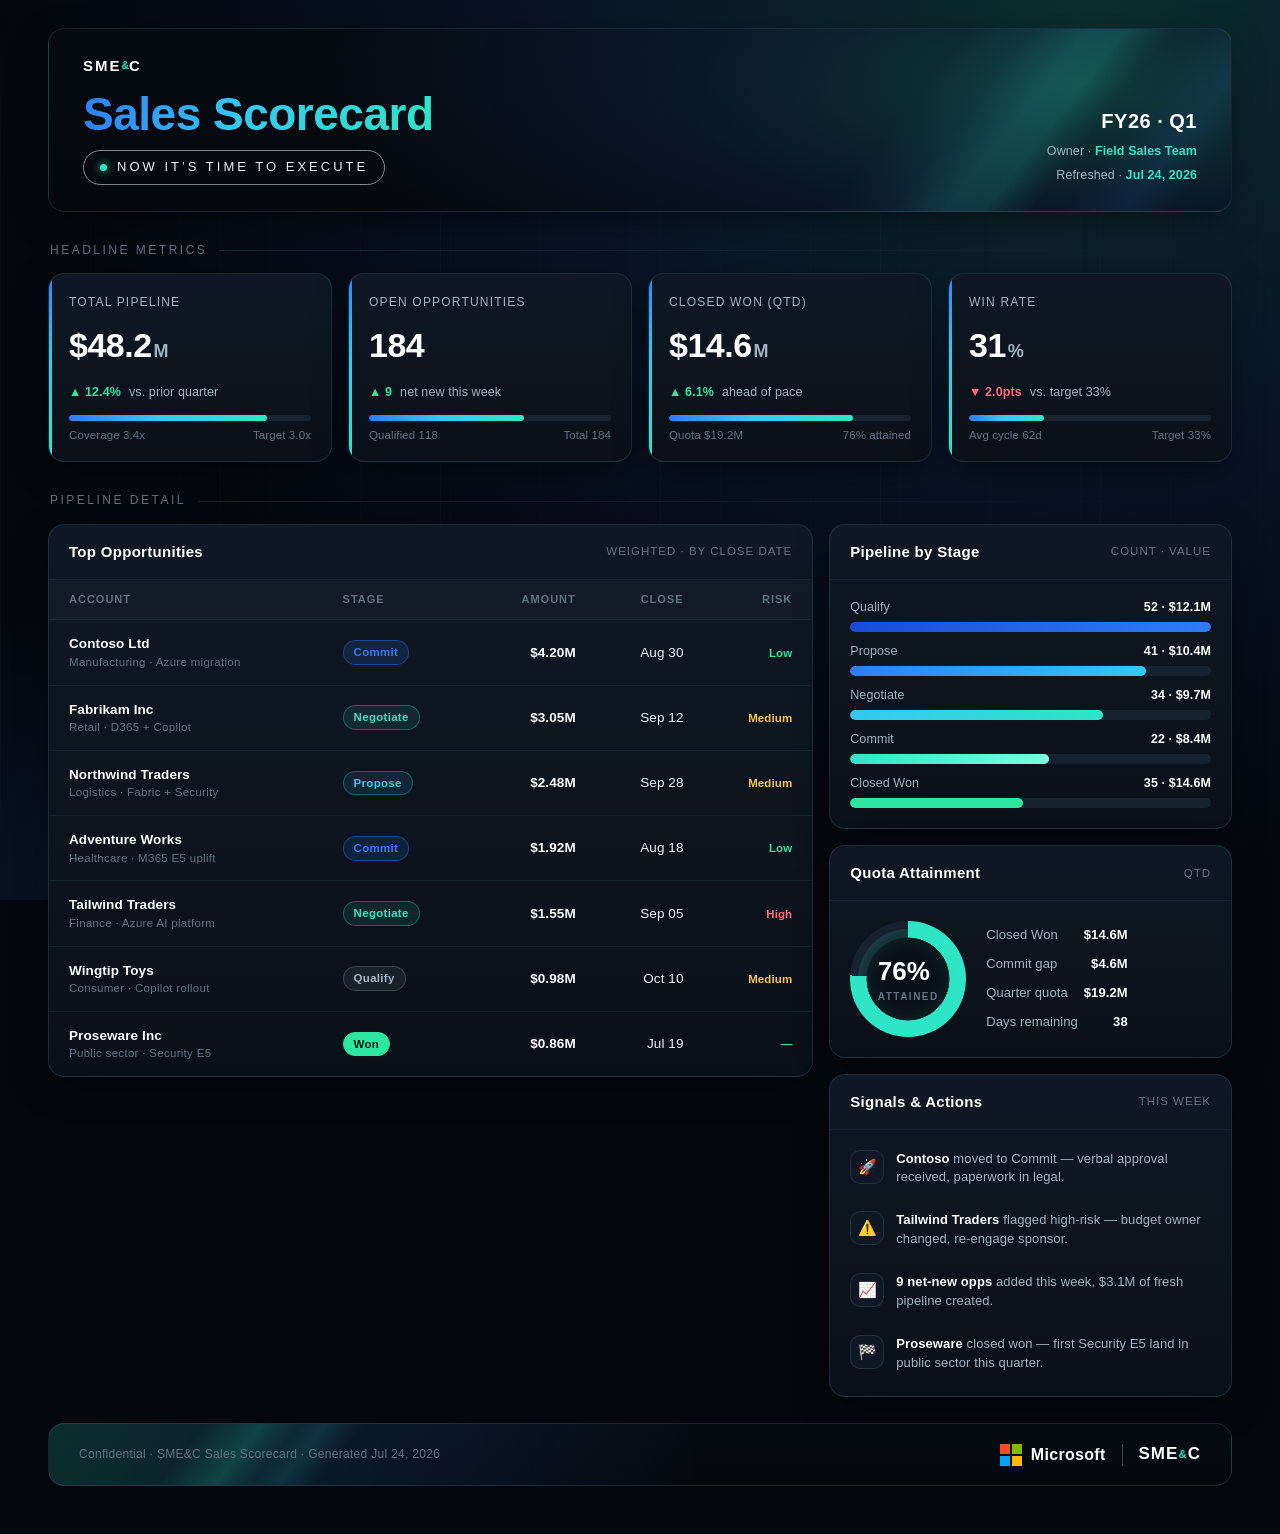
==== sales-scorecard.html @ 599c7cdb "Add SME&C Sales Scorecard HTML theme MCAPS F1-inspired dark scorecard for tracking pipeline, opportu" ====
<!DOCTYPE html>
<html lang="en">
<head>
<meta charset="UTF-8" />
<meta name="viewport" content="width=device-width, initial-scale=1.0" />
<title>SME&amp;C Sales Scorecard</title>
<style>
  /* ============================================================
     SME&C SALES SCORECARD — THEME / BACKGROUND
     Design language: MCAPS "Now it's time to execute" F1 theme
     Deep space-black canvas, teal/cyan racing glow, blue→teal
     gradient headings. Populate the sample data with live values.
     ============================================================ */

  :root {
    /* Core palette */
    --bg-0:        #04070d;   /* deepest black */
    --bg-1:        #0a1018;   /* panel base */
    --bg-2:        #0f1824;   /* raised panel */
    --bg-3:        #16222f;   /* hover / stroke fill */
    --stroke:      rgba(120, 200, 220, 0.14);
    --stroke-soft: rgba(120, 200, 220, 0.08);

    /* Brand accents (F1 teal/cyan/blue) */
    --teal:        #2ee6c5;
    --cyan:        #35c9f0;
    --blue:        #2f7df6;
    --blue-deep:   #1b4bd6;
    --ink:         #e8f2f7;   /* primary text */
    --ink-soft:    #9fb3c2;   /* secondary text */
    --ink-mute:    #5f7383;   /* muted labels */

    /* Semantic status */
    --good:        #2ee6a0;
    --warn:        #f5c451;
    --risk:        #ff6b7d;

    --grad-head:   linear-gradient(100deg, #2f7df6 0%, #35c9f0 45%, #2ee6c5 100%);
    --grad-glow:   radial-gradient(120% 140% at 85% 0%, rgba(46,230,197,0.18) 0%, rgba(47,125,246,0.10) 35%, rgba(4,7,13,0) 70%);
    --shadow:      0 10px 40px -12px rgba(0,0,0,0.7);
    --radius:      16px;
    font-synthesis: none;
  }

  * { box-sizing: border-box; margin: 0; padding: 0; }

  html { -webkit-text-size-adjust: 100%; }

  body {
    font-family: "Segoe UI", -apple-system, BlinkMacSystemFont, Roboto, Helvetica, Arial, sans-serif;
    color: var(--ink);
    background:
      var(--grad-glow),
      radial-gradient(90% 60% at 10% 100%, rgba(47,125,246,0.10), rgba(4,7,13,0) 55%),
      var(--bg-0);
    background-attachment: fixed;
    min-height: 100vh;
    line-height: 1.45;
    letter-spacing: 0.1px;
    padding: 28px clamp(16px, 4vw, 48px) 48px;
  }

  /* Faint speed-streak texture across the whole canvas */
  body::before {
    content: "";
    position: fixed;
    inset: 0;
    pointer-events: none;
    background-image:
      linear-gradient(90deg, rgba(53,201,240,0.05) 1px, transparent 1px),
      linear-gradient(90deg, rgba(46,230,197,0.035) 1px, transparent 1px);
    background-size: 220px 100%, 90px 100%;
    -webkit-mask-image: linear-gradient(180deg, transparent, #000 22%, #000 78%, transparent);
            mask-image: linear-gradient(180deg, transparent, #000 22%, #000 78%, transparent);
    opacity: 0.6;
    z-index: 0;
  }

  .wrap { position: relative; z-index: 1; max-width: 1360px; margin: 0 auto; }

  /* ============================== HEADER ============================== */
  .topbar {
    position: relative;
    overflow: hidden;
    border-radius: var(--radius);
    border: 1px solid var(--stroke);
    background:
      radial-gradient(90% 200% at 88% 30%, rgba(46,230,197,0.22), rgba(47,125,246,0.10) 40%, rgba(4,7,13,0) 72%),
      linear-gradient(180deg, #060b12, #05080e);
    padding: 26px clamp(20px, 3vw, 34px);
    box-shadow: var(--shadow);
  }
  /* stylised motion streaks (evokes the F1 car speed lines) */
  .topbar::after {
    content: "";
    position: absolute;
    right: -6%;
    top: -30%;
    width: 55%;
    height: 160%;
    background:
      linear-gradient(115deg, transparent 40%, rgba(53,201,240,0.10) 55%, transparent 62%),
      linear-gradient(115deg, transparent 48%, rgba(46,230,197,0.14) 60%, transparent 66%),
      linear-gradient(115deg, transparent 70%, rgba(47,125,246,0.10) 78%, transparent 84%);
    transform: skewX(-18deg);
    pointer-events: none;
  }
  .topbar-inner {
    position: relative;
    z-index: 2;
    display: flex;
    align-items: flex-end;
    justify-content: space-between;
    gap: 20px;
    flex-wrap: wrap;
  }
  .brand {
    font-weight: 600;
    font-size: 15px;
    letter-spacing: 2px;
    color: #fff;
  }
  .brand .amp { color: var(--teal); font-size: 0.7em; vertical-align: 0.15em; letter-spacing: 0; }
  .title-block h1 {
    margin-top: 14px;
    font-size: clamp(28px, 4.4vw, 46px);
    font-weight: 600;
    line-height: 1.02;
    background: var(--grad-head);
    -webkit-background-clip: text;
            background-clip: text;
    color: transparent;
    letter-spacing: -0.5px;
  }
  .title-block .sub {
    margin-top: 12px;
    display: inline-flex;
    align-items: center;
    gap: 10px;
    border: 1px solid rgba(232,242,247,0.55);
    border-radius: 999px;
    padding: 7px 16px;
    font-size: 13px;
    letter-spacing: 3px;
    text-transform: uppercase;
    color: var(--ink);
  }
  .title-block .sub .dot {
    width: 7px; height: 7px; border-radius: 50%;
    background: var(--teal);
    box-shadow: 0 0 10px var(--teal);
  }
  .meta {
    text-align: right;
    display: flex;
    flex-direction: column;
    gap: 6px;
    min-width: 180px;
  }
  .meta .period {
    font-size: 20px; font-weight: 600; color: #fff; letter-spacing: 0.5px;
  }
  .meta .row { font-size: 12.5px; color: var(--ink-soft); }
  .meta .row b { color: var(--teal); font-weight: 600; }

  /* ============================== KPI ROW ============================== */
  .section-label {
    display: flex; align-items: center; gap: 12px;
    margin: 30px 2px 14px;
    font-size: 12px; letter-spacing: 2.5px; text-transform: uppercase;
    color: var(--ink-mute);
  }
  .section-label::after {
    content: ""; flex: 1; height: 1px;
    background: linear-gradient(90deg, var(--stroke), transparent);
  }

  .kpis {
    display: grid;
    grid-template-columns: repeat(4, 1fr);
    gap: 16px;
  }
  .kpi {
    position: relative;
    overflow: hidden;
    border-radius: var(--radius);
    border: 1px solid var(--stroke);
    background: linear-gradient(180deg, var(--bg-2), var(--bg-1));
    padding: 20px 20px 18px;
    box-shadow: var(--shadow);
    transition: transform .18s ease, border-color .18s ease;
  }
  .kpi:hover { transform: translateY(-3px); border-color: rgba(46,230,197,0.35); }
  .kpi::before {
    content: ""; position: absolute; left: 0; top: 0; bottom: 0; width: 3px;
    background: var(--grad-head);
  }
  .kpi .k-label {
    font-size: 12px; letter-spacing: 1.2px; text-transform: uppercase;
    color: var(--ink-soft);
  }
  .kpi .k-value {
    margin-top: 10px; font-size: 34px; font-weight: 700; letter-spacing: -0.5px; color: #fff;
  }
  .kpi .k-value .unit { font-size: 18px; font-weight: 600; color: var(--ink-soft); margin-left: 2px; }
  .kpi .k-foot {
    margin-top: 12px; display: flex; align-items: center; gap: 8px; font-size: 12.5px;
    color: var(--ink-soft);
  }
  .trend { font-weight: 700; display: inline-flex; align-items: center; gap: 4px; }
  .trend.up   { color: var(--good); }
  .trend.down { color: var(--risk); }
  .trend.flat { color: var(--warn); }

  /* progress meter used inside KPI foot */
  .meter { margin-top: 14px; height: 6px; border-radius: 6px; background: var(--bg-3); overflow: hidden; }
  .meter > span { display: block; height: 100%; border-radius: 6px; background: var(--grad-head); }
  .meter-cap { margin-top: 6px; font-size: 11.5px; color: var(--ink-mute); display: flex; justify-content: space-between; }

  /* ============================== MAIN GRID ============================== */
  .grid {
    display: grid;
    grid-template-columns: 1.9fr 1fr;
    gap: 16px;
    align-items: start;
  }
  .panel {
    border-radius: var(--radius);
    border: 1px solid var(--stroke);
    background: linear-gradient(180deg, var(--bg-2), var(--bg-1));
    box-shadow: var(--shadow);
    overflow: hidden;
  }
  .panel-head {
    display: flex; align-items: center; justify-content: space-between;
    padding: 16px 20px;
    border-bottom: 1px solid var(--stroke-soft);
  }
  .panel-head h2 { font-size: 15px; font-weight: 600; letter-spacing: 0.3px; color: #fff; }
  .panel-head .hint { font-size: 11.5px; color: var(--ink-mute); letter-spacing: 1px; text-transform: uppercase; }

  /* ---- Pipeline table ---- */
  table { width: 100%; border-collapse: collapse; }
  thead th {
    text-align: left; font-size: 11px; letter-spacing: 1px; text-transform: uppercase;
    color: var(--ink-mute); font-weight: 600;
    padding: 12px 20px; background: rgba(255,255,255,0.015);
  }
  thead th.num, tbody td.num { text-align: right; }
  tbody td { padding: 14px 20px; font-size: 13.5px; border-top: 1px solid var(--stroke-soft); color: var(--ink); }
  tbody tr:hover { background: rgba(53,201,240,0.04); }
  .acct { font-weight: 600; color: #fff; }
  .acct small { display: block; font-weight: 400; color: var(--ink-mute); font-size: 11.5px; letter-spacing: .3px; }
  .amount { font-variant-numeric: tabular-nums; font-weight: 600; color: #fff; }

  .stage {
    display: inline-block; padding: 3px 10px; border-radius: 999px; font-size: 11.5px; font-weight: 600;
    letter-spacing: .3px; border: 1px solid transparent;
  }
  .stage.qualify   { color: #9fb3c2; background: rgba(159,179,194,0.10); border-color: rgba(159,179,194,0.25); }
  .stage.propose   { color: var(--cyan);  background: rgba(53,201,240,0.10); border-color: rgba(53,201,240,0.30); }
  .stage.negotiate { color: var(--teal);  background: rgba(46,230,197,0.10); border-color: rgba(46,230,197,0.32); }
  .stage.commit    { color: var(--blue);  background: rgba(47,125,246,0.14); border-color: rgba(47,125,246,0.38); }
  .stage.won       { color: #061c14; background: var(--good); border-color: var(--good); }

  .pill-risk { font-size: 11.5px; font-weight: 600; }
  .pill-risk.low  { color: var(--good); }
  .pill-risk.med  { color: var(--warn); }
  .pill-risk.high { color: var(--risk); }

  /* ---- Right column stacked cards ---- */
  .side { display: grid; gap: 16px; }

  /* Funnel */
  .funnel { padding: 18px 20px 20px; display: grid; gap: 10px; }
  .funnel .stage-row { display: grid; gap: 6px; }
  .funnel .stage-row .top { display: flex; justify-content: space-between; font-size: 12.5px; color: var(--ink-soft); }
  .funnel .stage-row .top b { color: #fff; font-variant-numeric: tabular-nums; }
  .bar { height: 10px; border-radius: 6px; background: var(--bg-3); overflow: hidden; }
  .bar > span { display: block; height: 100%; border-radius: 6px; }
  .bar.s1 > span { background: linear-gradient(90deg, var(--blue-deep), var(--blue)); }
  .bar.s2 > span { background: linear-gradient(90deg, var(--blue), var(--cyan)); }
  .bar.s3 > span { background: linear-gradient(90deg, var(--cyan), var(--teal)); }
  .bar.s4 > span { background: linear-gradient(90deg, var(--teal), #7bffdf); }
  .bar.s5 > span { background: var(--good); }

  /* Goal / attainment donut-ish */
  .attain { padding: 20px; display: flex; align-items: center; gap: 20px; }
  .dial {
    --pct: 76;
    width: 116px; height: 116px; border-radius: 50%; flex-shrink: 0;
    background:
      radial-gradient(closest-side, var(--bg-1) 71%, transparent 72% 100%),
      conic-gradient(var(--teal) calc(var(--pct) * 1%), var(--bg-3) 0);
    display: grid; place-items: center;
    position: relative;
  }
  .dial::after {
    content: ""; position: absolute; inset: 8px; border-radius: 50%;
    box-shadow: 0 0 24px rgba(46,230,197,0.25) inset;
  }
  .dial .pct { font-size: 26px; font-weight: 700; color: #fff; }
  .dial .pct small { display: block; font-size: 10px; letter-spacing: 1.5px; color: var(--ink-mute); font-weight: 600; }
  .attain .legend { display: grid; gap: 10px; font-size: 13px; }
  .attain .legend .li { display: flex; justify-content: space-between; gap: 16px; }
  .attain .legend .li span { color: var(--ink-soft); }
  .attain .legend .li b { color: #fff; font-variant-numeric: tabular-nums; }

  /* Highlights list */
  .highlights { padding: 8px 8px 12px; }
  .hl {
    display: flex; gap: 12px; padding: 12px; border-radius: 12px;
    align-items: flex-start;
  }
  .hl:hover { background: rgba(255,255,255,0.02); }
  .hl .ic {
    width: 34px; height: 34px; border-radius: 10px; flex-shrink: 0;
    display: grid; place-items: center; font-size: 15px;
    border: 1px solid var(--stroke); background: var(--bg-2);
  }
  .hl .tx { font-size: 13px; color: var(--ink-soft); }
  .hl .tx b { color: #fff; font-weight: 600; }

  /* ============================== FOOTER ============================== */
  .footer {
    margin-top: 26px;
    position: relative;
    overflow: hidden;
    border-radius: var(--radius);
    border: 1px solid var(--stroke);
    background:
      linear-gradient(90deg, rgba(46,230,197,0.16), rgba(47,125,246,0.10) 30%, rgba(4,7,13,0) 55%),
      linear-gradient(180deg, #060b12, #05080e);
    padding: 18px clamp(20px, 3vw, 30px);
    display: flex; align-items: center; justify-content: space-between; gap: 16px; flex-wrap: wrap;
  }
  .footer::before {
    content: ""; position: absolute; left: -4%; top: -40%; width: 34%; height: 180%;
    background:
      linear-gradient(115deg, transparent 45%, rgba(46,230,197,0.18) 58%, transparent 66%),
      linear-gradient(115deg, transparent 60%, rgba(53,201,240,0.12) 72%, transparent 80%);
    transform: skewX(-18deg); pointer-events: none;
  }
  .footer .note { position: relative; z-index: 2; font-size: 12px; color: var(--ink-mute); letter-spacing: .3px; }
  .cobrand { position: relative; z-index: 2; display: flex; align-items: center; gap: 16px; }
  .ms-logo { display: flex; align-items: center; gap: 9px; font-size: 16px; font-weight: 600; color: #fff; letter-spacing: .3px; }
  .ms-grid { display: grid; grid-template-columns: 10px 10px; grid-template-rows: 10px 10px; gap: 2px; }
  .ms-grid i { display: block; width: 10px; height: 10px; }
  .ms-grid i:nth-child(1) { background: #f25022; }
  .ms-grid i:nth-child(2) { background: #7fba00; }
  .ms-grid i:nth-child(3) { background: #00a4ef; }
  .ms-grid i:nth-child(4) { background: #ffb900; }
  .divider { width: 1px; height: 22px; background: rgba(255,255,255,0.25); }
  .smec { font-size: 17px; font-weight: 600; letter-spacing: 1px; color: #fff; }
  .smec .amp { color: var(--teal); font-size: 0.68em; vertical-align: .12em; }

  /* ============================== RESPONSIVE ============================== */
  @media (max-width: 1080px) {
    .grid { grid-template-columns: 1fr; }
    .kpis { grid-template-columns: repeat(2, 1fr); }
  }
  @media (max-width: 560px) {
    .kpis { grid-template-columns: 1fr; }
    .meta { text-align: left; }
    .table-scroll { overflow-x: auto; }
    table { min-width: 560px; }
  }

  /* Print friendly (scorecard export) */
  @media print {
    body { background: #04070d; padding: 0; }
    .kpi:hover, tbody tr:hover { transform: none; background: none; }
  }
</style>
</head>
<body>
<div class="wrap">

  <!-- ============================ HEADER ============================ -->
  <header class="topbar">
    <div class="topbar-inner">
      <div class="title-block">
        <div class="brand">SME<span class="amp">&amp;</span>C</div>
        <h1>Sales Scorecard</h1>
        <div class="sub"><span class="dot"></span>Now it&rsquo;s time to execute</div>
      </div>
      <div class="meta">
        <div class="period">FY26 &middot; Q1</div>
        <div class="row">Owner &middot; <b>Field Sales Team</b></div>
        <div class="row">Refreshed &middot; <b>Jul 24, 2026</b></div>
      </div>
    </div>
  </header>

  <!-- ============================ KPI ROW ============================ -->
  <div class="section-label">Headline metrics</div>
  <section class="kpis">
    <div class="kpi">
      <div class="k-label">Total Pipeline</div>
      <div class="k-value">$48.2<span class="unit">M</span></div>
      <div class="k-foot"><span class="trend up">&#9650; 12.4%</span> vs. prior quarter</div>
      <div class="meter"><span style="width:82%"></span></div>
      <div class="meter-cap"><span>Coverage 3.4x</span><span>Target 3.0x</span></div>
    </div>
    <div class="kpi">
      <div class="k-label">Open Opportunities</div>
      <div class="k-value">184</div>
      <div class="k-foot"><span class="trend up">&#9650; 9</span> net new this week</div>
      <div class="meter"><span style="width:64%"></span></div>
      <div class="meter-cap"><span>Qualified 118</span><span>Total 184</span></div>
    </div>
    <div class="kpi">
      <div class="k-label">Closed Won (QTD)</div>
      <div class="k-value">$14.6<span class="unit">M</span></div>
      <div class="k-foot"><span class="trend up">&#9650; 6.1%</span> ahead of pace</div>
      <div class="meter"><span style="width:76%"></span></div>
      <div class="meter-cap"><span>Quota $19.2M</span><span>76% attained</span></div>
    </div>
    <div class="kpi">
      <div class="k-label">Win Rate</div>
      <div class="k-value">31<span class="unit">%</span></div>
      <div class="k-foot"><span class="trend down">&#9660; 2.0pts</span> vs. target 33%</div>
      <div class="meter"><span style="width:31%"></span></div>
      <div class="meter-cap"><span>Avg cycle 62d</span><span>Target 33%</span></div>
    </div>
  </section>

  <!-- ============================ MAIN GRID ============================ -->
  <div class="section-label">Pipeline detail</div>
  <div class="grid">

    <!-- Left: Top opportunities table -->
    <section class="panel">
      <div class="panel-head">
        <h2>Top Opportunities</h2>
        <span class="hint">Weighted &middot; by close date</span>
      </div>
      <div class="table-scroll">
        <table>
          <thead>
            <tr>
              <th>Account</th>
              <th>Stage</th>
              <th class="num">Amount</th>
              <th class="num">Close</th>
              <th class="num">Risk</th>
            </tr>
          </thead>
          <tbody>
            <tr>
              <td class="acct">Contoso Ltd<small>Manufacturing &middot; Azure migration</small></td>
              <td><span class="stage commit">Commit</span></td>
              <td class="num amount">$4.20M</td>
              <td class="num">Aug 30</td>
              <td class="num"><span class="pill-risk low">Low</span></td>
            </tr>
            <tr>
              <td class="acct">Fabrikam Inc<small>Retail &middot; D365 + Copilot</small></td>
              <td><span class="stage negotiate">Negotiate</span></td>
              <td class="num amount">$3.05M</td>
              <td class="num">Sep 12</td>
              <td class="num"><span class="pill-risk med">Medium</span></td>
            </tr>
            <tr>
              <td class="acct">Northwind Traders<small>Logistics &middot; Fabric + Security</small></td>
              <td><span class="stage propose">Propose</span></td>
              <td class="num amount">$2.48M</td>
              <td class="num">Sep 28</td>
              <td class="num"><span class="pill-risk med">Medium</span></td>
            </tr>
            <tr>
              <td class="acct">Adventure Works<small>Healthcare &middot; M365 E5 uplift</small></td>
              <td><span class="stage commit">Commit</span></td>
              <td class="num amount">$1.92M</td>
              <td class="num">Aug 18</td>
              <td class="num"><span class="pill-risk low">Low</span></td>
            </tr>
            <tr>
              <td class="acct">Tailwind Traders<small>Finance &middot; Azure AI platform</small></td>
              <td><span class="stage negotiate">Negotiate</span></td>
              <td class="num amount">$1.55M</td>
              <td class="num">Sep 05</td>
              <td class="num"><span class="pill-risk high">High</span></td>
            </tr>
            <tr>
              <td class="acct">Wingtip Toys<small>Consumer &middot; Copilot rollout</small></td>
              <td><span class="stage qualify">Qualify</span></td>
              <td class="num amount">$0.98M</td>
              <td class="num">Oct 10</td>
              <td class="num"><span class="pill-risk med">Medium</span></td>
            </tr>
            <tr>
              <td class="acct">Proseware Inc<small>Public sector &middot; Security E5</small></td>
              <td><span class="stage won">Won</span></td>
              <td class="num amount">$0.86M</td>
              <td class="num">Jul 19</td>
              <td class="num"><span class="pill-risk low">&mdash;</span></td>
            </tr>
          </tbody>
        </table>
      </div>
    </section>

    <!-- Right: stacked cards -->
    <div class="side">

      <!-- Funnel -->
      <section class="panel">
        <div class="panel-head">
          <h2>Pipeline by Stage</h2>
          <span class="hint">Count &middot; value</span>
        </div>
        <div class="funnel">
          <div class="stage-row">
            <div class="top"><span>Qualify</span><b>52 &middot; $12.1M</b></div>
            <div class="bar s1"><span style="width:100%"></span></div>
          </div>
          <div class="stage-row">
            <div class="top"><span>Propose</span><b>41 &middot; $10.4M</b></div>
            <div class="bar s2"><span style="width:82%"></span></div>
          </div>
          <div class="stage-row">
            <div class="top"><span>Negotiate</span><b>34 &middot; $9.7M</b></div>
            <div class="bar s3"><span style="width:70%"></span></div>
          </div>
          <div class="stage-row">
            <div class="top"><span>Commit</span><b>22 &middot; $8.4M</b></div>
            <div class="bar s4"><span style="width:55%"></span></div>
          </div>
          <div class="stage-row">
            <div class="top"><span>Closed Won</span><b>35 &middot; $14.6M</b></div>
            <div class="bar s5"><span style="width:48%"></span></div>
          </div>
        </div>
      </section>

      <!-- Attainment dial -->
      <section class="panel">
        <div class="panel-head">
          <h2>Quota Attainment</h2>
          <span class="hint">QTD</span>
        </div>
        <div class="attain">
          <div class="dial" style="--pct:76"><div class="pct">76%<small>ATTAINED</small></div></div>
          <div class="legend">
            <div class="li"><span>Closed Won</span><b>$14.6M</b></div>
            <div class="li"><span>Commit gap</span><b>$4.6M</b></div>
            <div class="li"><span>Quarter quota</span><b>$19.2M</b></div>
            <div class="li"><span>Days remaining</span><b>38</b></div>
          </div>
        </div>
      </section>

      <!-- Highlights -->
      <section class="panel">
        <div class="panel-head">
          <h2>Signals &amp; Actions</h2>
          <span class="hint">This week</span>
        </div>
        <div class="highlights">
          <div class="hl">
            <div class="ic">&#128640;</div>
            <div class="tx"><b>Contoso</b> moved to Commit &mdash; verbal approval received, paperwork in legal.</div>
          </div>
          <div class="hl">
            <div class="ic">&#9888;&#65039;</div>
            <div class="tx"><b>Tailwind Traders</b> flagged high-risk &mdash; budget owner changed, re-engage sponsor.</div>
          </div>
          <div class="hl">
            <div class="ic">&#128200;</div>
            <div class="tx"><b>9 net-new opps</b> added this week, $3.1M of fresh pipeline created.</div>
          </div>
          <div class="hl">
            <div class="ic">&#127937;</div>
            <div class="tx"><b>Proseware</b> closed won &mdash; first Security E5 land in public sector this quarter.</div>
          </div>
        </div>
      </section>

    </div>
  </div>

  <!-- ============================ FOOTER ============================ -->
  <footer class="footer">
    <div class="note">Confidential &middot; SME&amp;C Sales Scorecard &middot; Generated Jul 24, 2026</div>
    <div class="cobrand">
      <div class="ms-logo">
        <span class="ms-grid"><i></i><i></i><i></i><i></i></span>
        Microsoft
      </div>
      <span class="divider"></span>
      <span class="smec">SME<span class="amp">&amp;</span>C</span>
    </div>
  </footer>

</div>
</body>
</html>
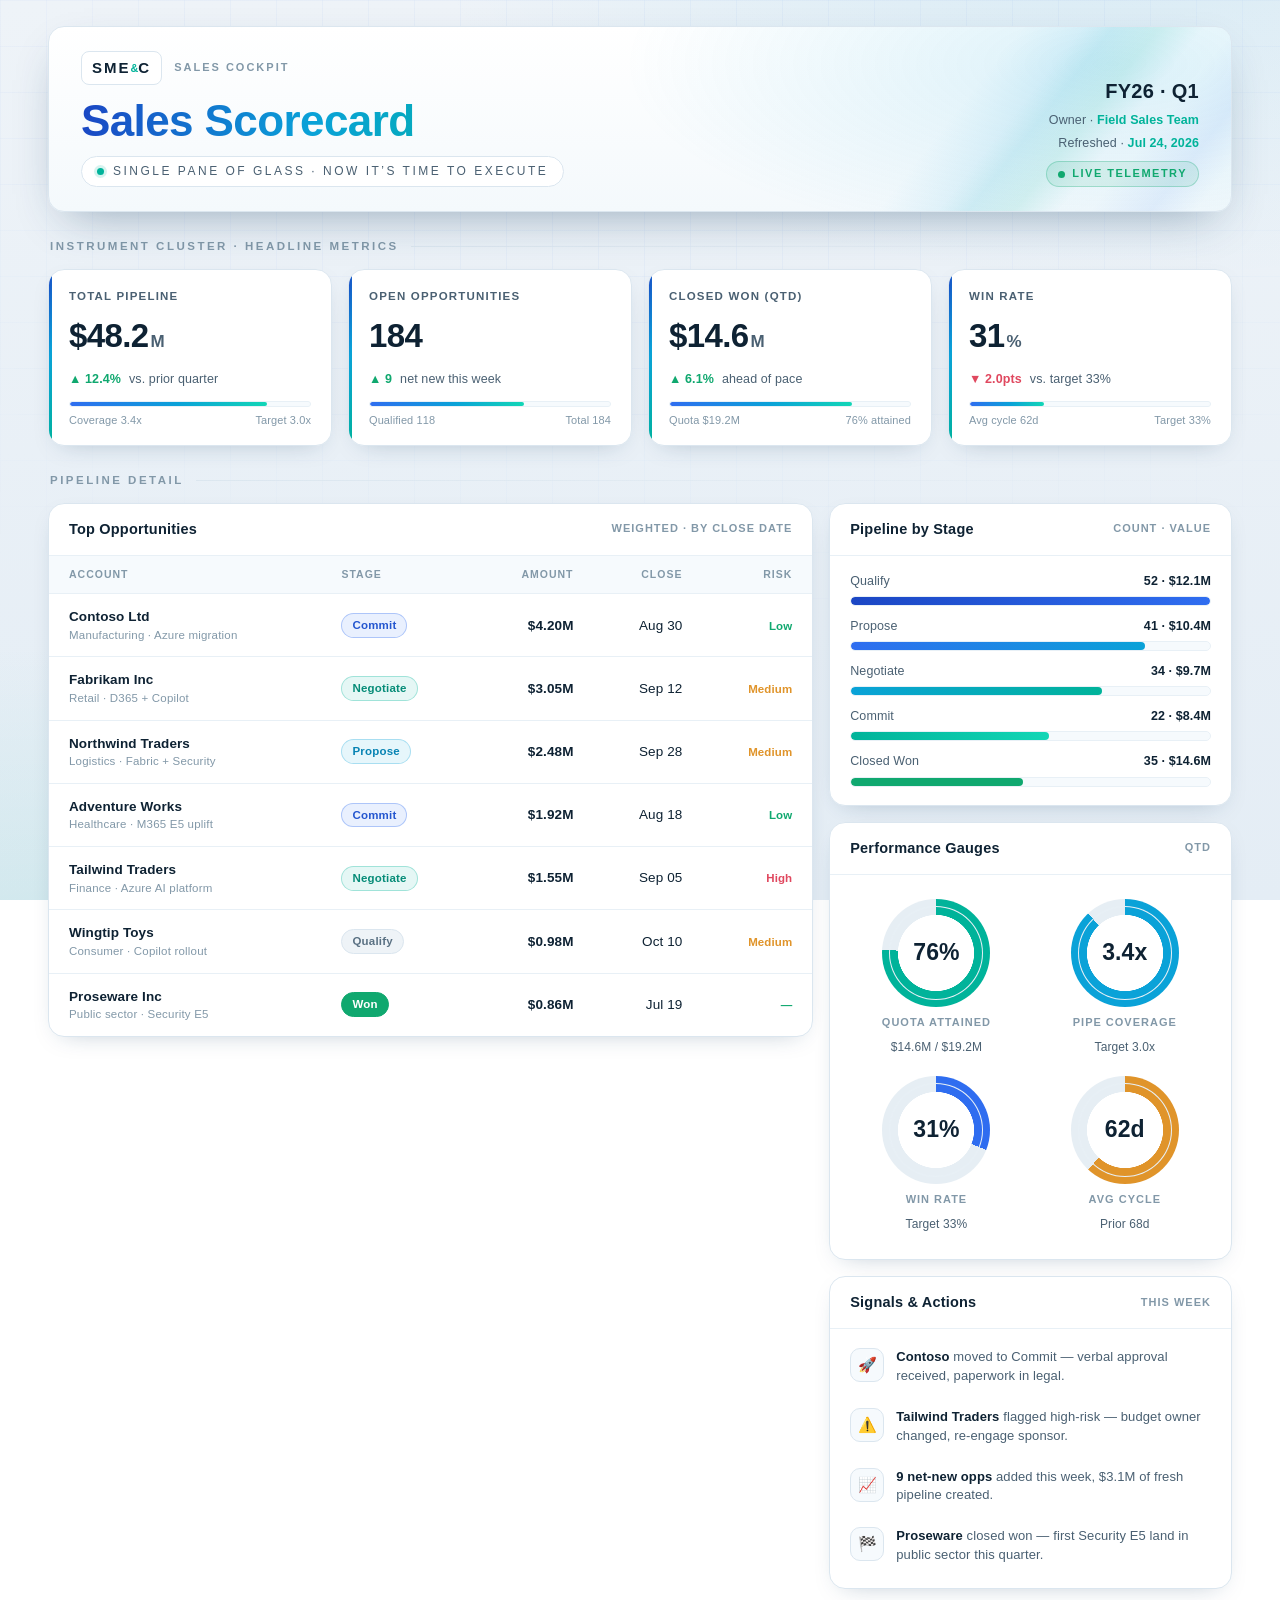
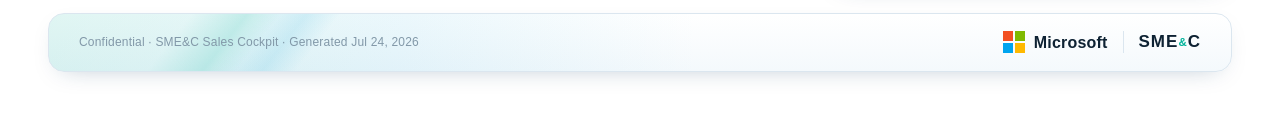
==== commit 4c0cc9c0: "Lighten Sales Scorecard into F1 cockpit single-pane-of-glass theme Switch from dark canvas to a brig" ====
--- a/sales-scorecard.html
+++ b/sales-scorecard.html
@@ -3,374 +3,280 @@
 <head>
 <meta charset="UTF-8" />
 <meta name="viewport" content="width=device-width, initial-scale=1.0" />
-<title>SME&amp;C Sales Scorecard</title>
+<title>SME&amp;C Sales Cockpit</title>
 <style>
   /* ============================================================
-     SME&C SALES SCORECARD — THEME / BACKGROUND
-     Design language: MCAPS "Now it's time to execute" F1 theme
-     Deep space-black canvas, teal/cyan racing glow, blue→teal
-     gradient headings. Populate the sample data with live values.
+     SME&C SALES COCKPIT — LIGHT THEME
+     Design language: MCAPS F1 racing + "cockpit / single pane
+     of glass". Bright instrument-panel canvas, teal/cyan/blue
+     telemetry accents, gauge cluster, everything-in-one-view.
+     Populate the sample data with live values.
      ============================================================ */
 
   :root {
-    /* Core palette */
-    --bg-0:        #04070d;   /* deepest black */
-    --bg-1:        #0a1018;   /* panel base */
-    --bg-2:        #0f1824;   /* raised panel */
-    --bg-3:        #16222f;   /* hover / stroke fill */
-    --stroke:      rgba(120, 200, 220, 0.14);
-    --stroke-soft: rgba(120, 200, 220, 0.08);
+    /* Light canvas */
+    --bg-0:        #eef3f8;   /* page */
+    --bg-tint:     #e4edf5;   /* cool tint */
+    --card:        #ffffff;   /* panel */
+    --card-2:      #f6fafd;   /* raised inner */
+    --stroke:      #dbe6ef;
+    --stroke-soft: #e8f0f6;
 
     /* Brand accents (F1 teal/cyan/blue) */
-    --teal:        #2ee6c5;
-    --cyan:        #35c9f0;
-    --blue:        #2f7df6;
-    --blue-deep:   #1b4bd6;
-    --ink:         #e8f2f7;   /* primary text */
-    --ink-soft:    #9fb3c2;   /* secondary text */
-    --ink-mute:    #5f7383;   /* muted labels */
+    --teal:        #00b39a;
+    --teal-bright: #12d6b6;
+    --cyan:        #0aa2d8;
+    --blue:        #2f6df0;
+    --blue-deep:   #1b46c4;
+    --ink:         #0e2233;   /* primary text */
+    --ink-soft:    #4a6072;   /* secondary */
+    --ink-mute:    #8298a8;   /* muted labels */
 
     /* Semantic status */
-    --good:        #2ee6a0;
-    --warn:        #f5c451;
-    --risk:        #ff6b7d;
-
-    --grad-head:   linear-gradient(100deg, #2f7df6 0%, #35c9f0 45%, #2ee6c5 100%);
-    --grad-glow:   radial-gradient(120% 140% at 85% 0%, rgba(46,230,197,0.18) 0%, rgba(47,125,246,0.10) 35%, rgba(4,7,13,0) 70%);
-    --shadow:      0 10px 40px -12px rgba(0,0,0,0.7);
+    --good:        #10a86f;
+    --warn:        #e0942a;
+    --risk:        #e0485f;
+
+    --grad-head:   linear-gradient(100deg, #1b46c4 0%, #0aa2d8 48%, #00b39a 100%);
+    --grad-bar:    linear-gradient(90deg, #2f6df0, #0aa2d8 55%, #12d6b6);
+    --shadow:      0 8px 26px -14px rgba(21,60,96,0.35);
+    --shadow-lg:   0 18px 46px -20px rgba(21,60,96,0.45);
     --radius:      16px;
     font-synthesis: none;
   }
 
   * { box-sizing: border-box; margin: 0; padding: 0; }
-
   html { -webkit-text-size-adjust: 100%; }
 
   body {
     font-family: "Segoe UI", -apple-system, BlinkMacSystemFont, Roboto, Helvetica, Arial, sans-serif;
     color: var(--ink);
     background:
-      var(--grad-glow),
-      radial-gradient(90% 60% at 10% 100%, rgba(47,125,246,0.10), rgba(4,7,13,0) 55%),
-      var(--bg-0);
+      radial-gradient(120% 90% at 88% -10%, rgba(10,162,216,0.10) 0%, rgba(238,243,248,0) 46%),
+      radial-gradient(90% 70% at 4% 108%, rgba(0,179,154,0.10) 0%, rgba(238,243,248,0) 52%),
+      linear-gradient(180deg, var(--bg-0), var(--bg-tint));
     background-attachment: fixed;
     min-height: 100vh;
     line-height: 1.45;
     letter-spacing: 0.1px;
-    padding: 28px clamp(16px, 4vw, 48px) 48px;
-  }
-
-  /* Faint speed-streak texture across the whole canvas */
+    padding: 26px clamp(16px, 4vw, 48px) 46px;
+  }
+
+  /* faint telemetry grid — cockpit instrument backdrop */
   body::before {
     content: "";
-    position: fixed;
-    inset: 0;
-    pointer-events: none;
+    position: fixed; inset: 0; pointer-events: none; z-index: 0;
     background-image:
-      linear-gradient(90deg, rgba(53,201,240,0.05) 1px, transparent 1px),
-      linear-gradient(90deg, rgba(46,230,197,0.035) 1px, transparent 1px);
-    background-size: 220px 100%, 90px 100%;
-    -webkit-mask-image: linear-gradient(180deg, transparent, #000 22%, #000 78%, transparent);
-            mask-image: linear-gradient(180deg, transparent, #000 22%, #000 78%, transparent);
-    opacity: 0.6;
-    z-index: 0;
+      linear-gradient(rgba(43,109,240,0.05) 1px, transparent 1px),
+      linear-gradient(90deg, rgba(43,109,240,0.05) 1px, transparent 1px);
+    background-size: 46px 46px, 46px 46px;
+    -webkit-mask-image: radial-gradient(120% 100% at 50% 0%, #000 30%, transparent 78%);
+            mask-image: radial-gradient(120% 100% at 50% 0%, #000 30%, transparent 78%);
+    opacity: 0.7;
   }
 
   .wrap { position: relative; z-index: 1; max-width: 1360px; margin: 0 auto; }
 
   /* ============================== HEADER ============================== */
   .topbar {
-    position: relative;
-    overflow: hidden;
+    position: relative; overflow: hidden;
     border-radius: var(--radius);
     border: 1px solid var(--stroke);
     background:
-      radial-gradient(90% 200% at 88% 30%, rgba(46,230,197,0.22), rgba(47,125,246,0.10) 40%, rgba(4,7,13,0) 72%),
-      linear-gradient(180deg, #060b12, #05080e);
-    padding: 26px clamp(20px, 3vw, 34px);
-    box-shadow: var(--shadow);
-  }
-  /* stylised motion streaks (evokes the F1 car speed lines) */
+      radial-gradient(90% 220% at 90% 20%, rgba(10,162,216,0.14), rgba(255,255,255,0) 46%),
+      linear-gradient(180deg, #ffffff, #f4f9fc);
+    padding: 24px clamp(20px, 3vw, 32px);
+    box-shadow: var(--shadow-lg);
+  }
+  /* F1 speed streaks */
   .topbar::after {
-    content: "";
-    position: absolute;
-    right: -6%;
-    top: -30%;
-    width: 55%;
-    height: 160%;
+    content: ""; position: absolute; right: -6%; top: -35%; width: 52%; height: 170%;
     background:
-      linear-gradient(115deg, transparent 40%, rgba(53,201,240,0.10) 55%, transparent 62%),
-      linear-gradient(115deg, transparent 48%, rgba(46,230,197,0.14) 60%, transparent 66%),
-      linear-gradient(115deg, transparent 70%, rgba(47,125,246,0.10) 78%, transparent 84%);
-    transform: skewX(-18deg);
-    pointer-events: none;
+      linear-gradient(115deg, transparent 44%, rgba(10,162,216,0.10) 56%, transparent 62%),
+      linear-gradient(115deg, transparent 52%, rgba(0,179,154,0.12) 62%, transparent 68%),
+      linear-gradient(115deg, transparent 72%, rgba(43,109,240,0.08) 80%, transparent 86%);
+    transform: skewX(-18deg); pointer-events: none;
   }
   .topbar-inner {
-    position: relative;
-    z-index: 2;
-    display: flex;
-    align-items: flex-end;
-    justify-content: space-between;
-    gap: 20px;
-    flex-wrap: wrap;
-  }
-  .brand {
-    font-weight: 600;
-    font-size: 15px;
-    letter-spacing: 2px;
-    color: #fff;
-  }
-  .brand .amp { color: var(--teal); font-size: 0.7em; vertical-align: 0.15em; letter-spacing: 0; }
+    position: relative; z-index: 2;
+    display: flex; align-items: flex-end; justify-content: space-between;
+    gap: 20px; flex-wrap: wrap;
+  }
+  .brand { display: flex; align-items: center; gap: 12px; }
+  .brand .mark {
+    font-weight: 700; font-size: 15px; letter-spacing: 2px; color: var(--ink);
+    border: 1.5px solid var(--stroke); border-radius: 8px; padding: 5px 10px;
+    background: var(--card);
+  }
+  .brand .mark .amp { color: var(--teal); font-size: 0.72em; vertical-align: 0.12em; letter-spacing: 0; }
+  .brand .tag {
+    font-size: 11px; letter-spacing: 2px; text-transform: uppercase; color: var(--ink-mute); font-weight: 600;
+  }
   .title-block h1 {
     margin-top: 14px;
-    font-size: clamp(28px, 4.4vw, 46px);
-    font-weight: 600;
-    line-height: 1.02;
-    background: var(--grad-head);
-    -webkit-background-clip: text;
-            background-clip: text;
-    color: transparent;
-    letter-spacing: -0.5px;
+    font-size: clamp(27px, 4.2vw, 44px); font-weight: 700; line-height: 1.02;
+    background: var(--grad-head); -webkit-background-clip: text; background-clip: text;
+    color: transparent; letter-spacing: -0.6px;
   }
   .title-block .sub {
-    margin-top: 12px;
-    display: inline-flex;
-    align-items: center;
-    gap: 10px;
-    border: 1px solid rgba(232,242,247,0.55);
-    border-radius: 999px;
-    padding: 7px 16px;
-    font-size: 13px;
-    letter-spacing: 3px;
-    text-transform: uppercase;
-    color: var(--ink);
-  }
-  .title-block .sub .dot {
-    width: 7px; height: 7px; border-radius: 50%;
-    background: var(--teal);
-    box-shadow: 0 0 10px var(--teal);
-  }
-  .meta {
-    text-align: right;
-    display: flex;
-    flex-direction: column;
-    gap: 6px;
-    min-width: 180px;
-  }
-  .meta .period {
-    font-size: 20px; font-weight: 600; color: #fff; letter-spacing: 0.5px;
-  }
+    margin-top: 12px; display: inline-flex; align-items: center; gap: 9px;
+    border: 1.5px solid var(--stroke); border-radius: 999px; padding: 6px 15px;
+    font-size: 12px; letter-spacing: 2.5px; text-transform: uppercase; color: var(--ink-soft);
+    background: var(--card);
+  }
+  .title-block .sub .dot { width: 7px; height: 7px; border-radius: 50%; background: var(--teal); box-shadow: 0 0 0 3px rgba(0,179,154,0.16); }
+
+  .meta { text-align: right; display: flex; flex-direction: column; gap: 5px; min-width: 190px; }
+  .meta .period { font-size: 20px; font-weight: 700; color: var(--ink); letter-spacing: 0.3px; }
   .meta .row { font-size: 12.5px; color: var(--ink-soft); }
   .meta .row b { color: var(--teal); font-weight: 600; }
+  .meta .lap {
+    margin-top: 4px; align-self: flex-end; display: inline-flex; align-items: center; gap: 7px;
+    font-size: 11px; font-weight: 700; letter-spacing: 1.5px; text-transform: uppercase;
+    color: var(--good); background: rgba(16,168,111,0.10); border: 1px solid rgba(16,168,111,0.28);
+    border-radius: 999px; padding: 4px 11px;
+  }
+  .meta .lap::before { content: ""; width: 7px; height: 7px; border-radius: 50%; background: var(--good); animation: pulse 1.8s infinite; }
+  @keyframes pulse { 0%,100% { opacity: 1; } 50% { opacity: 0.35; } }
+
+  /* section label */
+  .section-label {
+    display: flex; align-items: center; gap: 12px; margin: 26px 2px 14px;
+    font-size: 11.5px; letter-spacing: 2.5px; text-transform: uppercase; color: var(--ink-mute); font-weight: 600;
+  }
+  .section-label::after { content: ""; flex: 1; height: 1px; background: linear-gradient(90deg, var(--stroke), transparent); }
 
   /* ============================== KPI ROW ============================== */
-  .section-label {
-    display: flex; align-items: center; gap: 12px;
-    margin: 30px 2px 14px;
-    font-size: 12px; letter-spacing: 2.5px; text-transform: uppercase;
-    color: var(--ink-mute);
-  }
-  .section-label::after {
-    content: ""; flex: 1; height: 1px;
-    background: linear-gradient(90deg, var(--stroke), transparent);
-  }
-
-  .kpis {
-    display: grid;
-    grid-template-columns: repeat(4, 1fr);
-    gap: 16px;
-  }
+  .kpis { display: grid; grid-template-columns: repeat(4, 1fr); gap: 16px; }
   .kpi {
-    position: relative;
-    overflow: hidden;
-    border-radius: var(--radius);
-    border: 1px solid var(--stroke);
-    background: linear-gradient(180deg, var(--bg-2), var(--bg-1));
-    padding: 20px 20px 18px;
-    box-shadow: var(--shadow);
-    transition: transform .18s ease, border-color .18s ease;
-  }
-  .kpi:hover { transform: translateY(-3px); border-color: rgba(46,230,197,0.35); }
-  .kpi::before {
-    content: ""; position: absolute; left: 0; top: 0; bottom: 0; width: 3px;
-    background: var(--grad-head);
-  }
-  .kpi .k-label {
-    font-size: 12px; letter-spacing: 1.2px; text-transform: uppercase;
-    color: var(--ink-soft);
-  }
-  .kpi .k-value {
-    margin-top: 10px; font-size: 34px; font-weight: 700; letter-spacing: -0.5px; color: #fff;
-  }
-  .kpi .k-value .unit { font-size: 18px; font-weight: 600; color: var(--ink-soft); margin-left: 2px; }
-  .kpi .k-foot {
-    margin-top: 12px; display: flex; align-items: center; gap: 8px; font-size: 12.5px;
-    color: var(--ink-soft);
-  }
+    position: relative; overflow: hidden; border-radius: var(--radius);
+    border: 1px solid var(--stroke); background: var(--card);
+    padding: 18px 20px 16px; box-shadow: var(--shadow);
+    transition: transform .18s ease, box-shadow .18s ease, border-color .18s ease;
+  }
+  .kpi:hover { transform: translateY(-3px); box-shadow: var(--shadow-lg); border-color: rgba(10,162,216,0.4); }
+  .kpi::before { content: ""; position: absolute; left: 0; top: 0; bottom: 0; width: 3px; background: var(--grad-head); }
+  .kpi .k-label { font-size: 11.5px; letter-spacing: 1.2px; text-transform: uppercase; color: var(--ink-soft); font-weight: 600; }
+  .kpi .k-value { margin-top: 8px; font-size: 33px; font-weight: 800; letter-spacing: -0.6px; color: var(--ink); }
+  .kpi .k-value .unit { font-size: 17px; font-weight: 700; color: var(--ink-soft); margin-left: 2px; }
+  .kpi .k-foot { margin-top: 10px; display: flex; align-items: center; gap: 8px; font-size: 12.5px; color: var(--ink-soft); }
   .trend { font-weight: 700; display: inline-flex; align-items: center; gap: 4px; }
   .trend.up   { color: var(--good); }
   .trend.down { color: var(--risk); }
   .trend.flat { color: var(--warn); }
-
-  /* progress meter used inside KPI foot */
-  .meter { margin-top: 14px; height: 6px; border-radius: 6px; background: var(--bg-3); overflow: hidden; }
-  .meter > span { display: block; height: 100%; border-radius: 6px; background: var(--grad-head); }
-  .meter-cap { margin-top: 6px; font-size: 11.5px; color: var(--ink-mute); display: flex; justify-content: space-between; }
+  .meter { margin-top: 13px; height: 6px; border-radius: 6px; background: var(--card-2); border: 1px solid var(--stroke-soft); overflow: hidden; }
+  .meter > span { display: block; height: 100%; border-radius: 6px; background: var(--grad-bar); }
+  .meter-cap { margin-top: 6px; font-size: 11px; color: var(--ink-mute); display: flex; justify-content: space-between; }
 
   /* ============================== MAIN GRID ============================== */
-  .grid {
-    display: grid;
-    grid-template-columns: 1.9fr 1fr;
-    gap: 16px;
-    align-items: start;
-  }
-  .panel {
-    border-radius: var(--radius);
-    border: 1px solid var(--stroke);
-    background: linear-gradient(180deg, var(--bg-2), var(--bg-1));
-    box-shadow: var(--shadow);
-    overflow: hidden;
-  }
-  .panel-head {
-    display: flex; align-items: center; justify-content: space-between;
-    padding: 16px 20px;
-    border-bottom: 1px solid var(--stroke-soft);
-  }
-  .panel-head h2 { font-size: 15px; font-weight: 600; letter-spacing: 0.3px; color: #fff; }
-  .panel-head .hint { font-size: 11.5px; color: var(--ink-mute); letter-spacing: 1px; text-transform: uppercase; }
+  .grid { display: grid; grid-template-columns: 1.9fr 1fr; gap: 16px; align-items: start; }
+  .panel { border-radius: var(--radius); border: 1px solid var(--stroke); background: var(--card); box-shadow: var(--shadow); overflow: hidden; }
+  .panel-head { display: flex; align-items: center; justify-content: space-between; padding: 15px 20px; border-bottom: 1px solid var(--stroke-soft); }
+  .panel-head h2 { font-size: 14.5px; font-weight: 700; letter-spacing: 0.2px; color: var(--ink); }
+  .panel-head .hint { font-size: 11px; color: var(--ink-mute); letter-spacing: 1px; text-transform: uppercase; font-weight: 600; }
 
   /* ---- Pipeline table ---- */
   table { width: 100%; border-collapse: collapse; }
-  thead th {
-    text-align: left; font-size: 11px; letter-spacing: 1px; text-transform: uppercase;
-    color: var(--ink-mute); font-weight: 600;
-    padding: 12px 20px; background: rgba(255,255,255,0.015);
-  }
+  thead th { text-align: left; font-size: 10.5px; letter-spacing: 1px; text-transform: uppercase; color: var(--ink-mute); font-weight: 700; padding: 11px 20px; background: var(--card-2); }
   thead th.num, tbody td.num { text-align: right; }
-  tbody td { padding: 14px 20px; font-size: 13.5px; border-top: 1px solid var(--stroke-soft); color: var(--ink); }
-  tbody tr:hover { background: rgba(53,201,240,0.04); }
-  .acct { font-weight: 600; color: #fff; }
-  .acct small { display: block; font-weight: 400; color: var(--ink-mute); font-size: 11.5px; letter-spacing: .3px; }
-  .amount { font-variant-numeric: tabular-nums; font-weight: 600; color: #fff; }
-
-  .stage {
-    display: inline-block; padding: 3px 10px; border-radius: 999px; font-size: 11.5px; font-weight: 600;
-    letter-spacing: .3px; border: 1px solid transparent;
-  }
-  .stage.qualify   { color: #9fb3c2; background: rgba(159,179,194,0.10); border-color: rgba(159,179,194,0.25); }
-  .stage.propose   { color: var(--cyan);  background: rgba(53,201,240,0.10); border-color: rgba(53,201,240,0.30); }
-  .stage.negotiate { color: var(--teal);  background: rgba(46,230,197,0.10); border-color: rgba(46,230,197,0.32); }
-  .stage.commit    { color: var(--blue);  background: rgba(47,125,246,0.14); border-color: rgba(47,125,246,0.38); }
-  .stage.won       { color: #061c14; background: var(--good); border-color: var(--good); }
-
-  .pill-risk { font-size: 11.5px; font-weight: 600; }
+  tbody td { padding: 13px 20px; font-size: 13.5px; border-top: 1px solid var(--stroke-soft); color: var(--ink); }
+  tbody tr:hover { background: rgba(10,162,216,0.045); }
+  .acct { font-weight: 700; color: var(--ink); }
+  .acct small { display: block; font-weight: 400; color: var(--ink-mute); font-size: 11.5px; letter-spacing: .2px; }
+  .amount { font-variant-numeric: tabular-nums; font-weight: 700; color: var(--ink); }
+
+  .stage { display: inline-block; padding: 3px 10px; border-radius: 999px; font-size: 11.5px; font-weight: 700; letter-spacing: .2px; border: 1px solid transparent; }
+  .stage.qualify   { color: #5a7183; background: #eef3f7; border-color: #dbe6ef; }
+  .stage.propose   { color: #0883b3; background: rgba(10,162,216,0.10); border-color: rgba(10,162,216,0.28); }
+  .stage.negotiate { color: #068c78; background: rgba(0,179,154,0.10); border-color: rgba(0,179,154,0.30); }
+  .stage.commit    { color: #2456cf; background: rgba(47,109,240,0.10); border-color: rgba(47,109,240,0.32); }
+  .stage.won       { color: #fff; background: var(--good); border-color: var(--good); }
+
+  .pill-risk { font-size: 11.5px; font-weight: 700; }
   .pill-risk.low  { color: var(--good); }
   .pill-risk.med  { color: var(--warn); }
   .pill-risk.high { color: var(--risk); }
 
-  /* ---- Right column stacked cards ---- */
+  /* ---- Right column ---- */
   .side { display: grid; gap: 16px; }
 
   /* Funnel */
-  .funnel { padding: 18px 20px 20px; display: grid; gap: 10px; }
+  .funnel { padding: 16px 20px 18px; display: grid; gap: 11px; }
   .funnel .stage-row { display: grid; gap: 6px; }
   .funnel .stage-row .top { display: flex; justify-content: space-between; font-size: 12.5px; color: var(--ink-soft); }
-  .funnel .stage-row .top b { color: #fff; font-variant-numeric: tabular-nums; }
-  .bar { height: 10px; border-radius: 6px; background: var(--bg-3); overflow: hidden; }
+  .funnel .stage-row .top b { color: var(--ink); font-variant-numeric: tabular-nums; }
+  .bar { height: 10px; border-radius: 6px; background: var(--card-2); border: 1px solid var(--stroke-soft); overflow: hidden; }
   .bar > span { display: block; height: 100%; border-radius: 6px; }
-  .bar.s1 > span { background: linear-gradient(90deg, var(--blue-deep), var(--blue)); }
-  .bar.s2 > span { background: linear-gradient(90deg, var(--blue), var(--cyan)); }
-  .bar.s3 > span { background: linear-gradient(90deg, var(--cyan), var(--teal)); }
-  .bar.s4 > span { background: linear-gradient(90deg, var(--teal), #7bffdf); }
+  .bar.s1 > span { background: linear-gradient(90deg, #1b46c4, #2f6df0); }
+  .bar.s2 > span { background: linear-gradient(90deg, #2f6df0, #0aa2d8); }
+  .bar.s3 > span { background: linear-gradient(90deg, #0aa2d8, #00b39a); }
+  .bar.s4 > span { background: linear-gradient(90deg, #00b39a, #12d6b6); }
   .bar.s5 > span { background: var(--good); }
 
-  /* Goal / attainment donut-ish */
-  .attain { padding: 20px; display: flex; align-items: center; gap: 20px; }
+  /* Gauge cluster — cockpit dials */
+  .gauges { padding: 18px 16px 20px; display: grid; grid-template-columns: 1fr 1fr; gap: 8px; }
+  .gauge { display: flex; flex-direction: column; align-items: center; gap: 8px; padding: 6px; }
   .dial {
-    --pct: 76;
-    width: 116px; height: 116px; border-radius: 50%; flex-shrink: 0;
+    --pct: 76; --dcolor: var(--teal);
+    width: 108px; height: 108px; border-radius: 50%; flex-shrink: 0;
     background:
-      radial-gradient(closest-side, var(--bg-1) 71%, transparent 72% 100%),
-      conic-gradient(var(--teal) calc(var(--pct) * 1%), var(--bg-3) 0);
-    display: grid; place-items: center;
-    position: relative;
-  }
-  .dial::after {
-    content: ""; position: absolute; inset: 8px; border-radius: 50%;
-    box-shadow: 0 0 24px rgba(46,230,197,0.25) inset;
-  }
-  .dial .pct { font-size: 26px; font-weight: 700; color: #fff; }
-  .dial .pct small { display: block; font-size: 10px; letter-spacing: 1.5px; color: var(--ink-mute); font-weight: 600; }
-  .attain .legend { display: grid; gap: 10px; font-size: 13px; }
-  .attain .legend .li { display: flex; justify-content: space-between; gap: 16px; }
-  .attain .legend .li span { color: var(--ink-soft); }
-  .attain .legend .li b { color: #fff; font-variant-numeric: tabular-nums; }
+      radial-gradient(closest-side, var(--card) 70%, transparent 71% 100%),
+      conic-gradient(var(--dcolor) calc(var(--pct) * 1%), #e6eef4 0);
+    display: grid; place-items: center; position: relative;
+  }
+  .dial::after { content: ""; position: absolute; inset: 7px; border-radius: 50%; box-shadow: 0 0 0 1px var(--stroke-soft) inset; }
+  .dial .pct { font-size: 23px; font-weight: 800; color: var(--ink); position: relative; z-index: 1; }
+  .gauge .g-label { font-size: 11px; letter-spacing: 1px; text-transform: uppercase; color: var(--ink-mute); font-weight: 700; text-align: center; }
+  .gauge .g-sub { font-size: 12px; color: var(--ink-soft); font-variant-numeric: tabular-nums; }
 
   /* Highlights list */
   .highlights { padding: 8px 8px 12px; }
-  .hl {
-    display: flex; gap: 12px; padding: 12px; border-radius: 12px;
-    align-items: flex-start;
-  }
-  .hl:hover { background: rgba(255,255,255,0.02); }
-  .hl .ic {
-    width: 34px; height: 34px; border-radius: 10px; flex-shrink: 0;
-    display: grid; place-items: center; font-size: 15px;
-    border: 1px solid var(--stroke); background: var(--bg-2);
-  }
+  .hl { display: flex; gap: 12px; padding: 11px 12px; border-radius: 12px; align-items: flex-start; }
+  .hl:hover { background: var(--card-2); }
+  .hl .ic { width: 34px; height: 34px; border-radius: 10px; flex-shrink: 0; display: grid; place-items: center; font-size: 15px; border: 1px solid var(--stroke); background: var(--card-2); }
   .hl .tx { font-size: 13px; color: var(--ink-soft); }
-  .hl .tx b { color: #fff; font-weight: 600; }
+  .hl .tx b { color: var(--ink); font-weight: 700; }
 
   /* ============================== FOOTER ============================== */
   .footer {
-    margin-top: 26px;
-    position: relative;
-    overflow: hidden;
-    border-radius: var(--radius);
-    border: 1px solid var(--stroke);
+    margin-top: 24px; position: relative; overflow: hidden;
+    border-radius: var(--radius); border: 1px solid var(--stroke);
     background:
-      linear-gradient(90deg, rgba(46,230,197,0.16), rgba(47,125,246,0.10) 30%, rgba(4,7,13,0) 55%),
-      linear-gradient(180deg, #060b12, #05080e);
-    padding: 18px clamp(20px, 3vw, 30px);
+      linear-gradient(90deg, rgba(0,179,154,0.12), rgba(10,162,216,0.08) 30%, rgba(255,255,255,0) 55%),
+      linear-gradient(180deg, #ffffff, #f4f9fc);
+    padding: 16px clamp(20px, 3vw, 30px);
     display: flex; align-items: center; justify-content: space-between; gap: 16px; flex-wrap: wrap;
+    box-shadow: var(--shadow);
   }
   .footer::before {
-    content: ""; position: absolute; left: -4%; top: -40%; width: 34%; height: 180%;
+    content: ""; position: absolute; left: -4%; top: -40%; width: 32%; height: 180%;
     background:
-      linear-gradient(115deg, transparent 45%, rgba(46,230,197,0.18) 58%, transparent 66%),
-      linear-gradient(115deg, transparent 60%, rgba(53,201,240,0.12) 72%, transparent 80%);
+      linear-gradient(115deg, transparent 45%, rgba(0,179,154,0.16) 58%, transparent 66%),
+      linear-gradient(115deg, transparent 60%, rgba(10,162,216,0.12) 72%, transparent 80%);
     transform: skewX(-18deg); pointer-events: none;
   }
-  .footer .note { position: relative; z-index: 2; font-size: 12px; color: var(--ink-mute); letter-spacing: .3px; }
-  .cobrand { position: relative; z-index: 2; display: flex; align-items: center; gap: 16px; }
-  .ms-logo { display: flex; align-items: center; gap: 9px; font-size: 16px; font-weight: 600; color: #fff; letter-spacing: .3px; }
+  .footer .note { position: relative; z-index: 2; font-size: 12px; color: var(--ink-mute); letter-spacing: .2px; }
+  .cobrand { position: relative; z-index: 2; display: flex; align-items: center; gap: 15px; }
+  .ms-logo { display: flex; align-items: center; gap: 9px; font-size: 16px; font-weight: 600; color: var(--ink); letter-spacing: .2px; }
   .ms-grid { display: grid; grid-template-columns: 10px 10px; grid-template-rows: 10px 10px; gap: 2px; }
   .ms-grid i { display: block; width: 10px; height: 10px; }
   .ms-grid i:nth-child(1) { background: #f25022; }
   .ms-grid i:nth-child(2) { background: #7fba00; }
   .ms-grid i:nth-child(3) { background: #00a4ef; }
   .ms-grid i:nth-child(4) { background: #ffb900; }
-  .divider { width: 1px; height: 22px; background: rgba(255,255,255,0.25); }
-  .smec { font-size: 17px; font-weight: 600; letter-spacing: 1px; color: #fff; }
+  .divider { width: 1px; height: 22px; background: var(--stroke); }
+  .smec { font-size: 17px; font-weight: 700; letter-spacing: 1px; color: var(--ink); }
   .smec .amp { color: var(--teal); font-size: 0.68em; vertical-align: .12em; }
 
   /* ============================== RESPONSIVE ============================== */
-  @media (max-width: 1080px) {
-    .grid { grid-template-columns: 1fr; }
-    .kpis { grid-template-columns: repeat(2, 1fr); }
-  }
+  @media (max-width: 1080px) { .grid { grid-template-columns: 1fr; } .kpis { grid-template-columns: repeat(2, 1fr); } }
   @media (max-width: 560px) {
     .kpis { grid-template-columns: 1fr; }
-    .meta { text-align: left; }
-    .table-scroll { overflow-x: auto; }
-    table { min-width: 560px; }
-  }
-
-  /* Print friendly (scorecard export) */
-  @media print {
-    body { background: #04070d; padding: 0; }
-    .kpi:hover, tbody tr:hover { transform: none; background: none; }
-  }
+    .meta { text-align: left; align-items: flex-start; }
+    .meta .lap { align-self: flex-start; }
+    .table-scroll { overflow-x: auto; } table { min-width: 560px; }
+  }
+  @media print { body { background: #fff; padding: 0; } .kpi:hover, tbody tr:hover { transform: none; background: none; } }
 </style>
 </head>
 <body>
@@ -380,20 +286,24 @@
   <header class="topbar">
     <div class="topbar-inner">
       <div class="title-block">
-        <div class="brand">SME<span class="amp">&amp;</span>C</div>
+        <div class="brand">
+          <span class="mark">SME<span class="amp">&amp;</span>C</span>
+          <span class="tag">Sales Cockpit</span>
+        </div>
         <h1>Sales Scorecard</h1>
-        <div class="sub"><span class="dot"></span>Now it&rsquo;s time to execute</div>
+        <div class="sub"><span class="dot"></span>Single pane of glass &middot; Now it&rsquo;s time to execute</div>
       </div>
       <div class="meta">
         <div class="period">FY26 &middot; Q1</div>
         <div class="row">Owner &middot; <b>Field Sales Team</b></div>
         <div class="row">Refreshed &middot; <b>Jul 24, 2026</b></div>
+        <div class="lap">Live telemetry</div>
       </div>
     </div>
   </header>
 
   <!-- ============================ KPI ROW ============================ -->
-  <div class="section-label">Headline metrics</div>
+  <div class="section-label">Instrument cluster &middot; headline metrics</div>
   <section class="kpis">
     <div class="kpi">
       <div class="k-label">Total Pipeline</div>
@@ -429,7 +339,7 @@
   <div class="section-label">Pipeline detail</div>
   <div class="grid">
 
-    <!-- Left: Top opportunities table -->
+    <!-- Left: Top opportunities -->
     <section class="panel">
       <div class="panel-head">
         <h2>Top Opportunities</h2>
@@ -501,7 +411,7 @@
       </div>
     </section>
 
-    <!-- Right: stacked cards -->
+    <!-- Right column -->
     <div class="side">
 
       <!-- Funnel -->
@@ -534,24 +444,37 @@
         </div>
       </section>
 
-      <!-- Attainment dial -->
+      <!-- Gauge cluster -->
       <section class="panel">
         <div class="panel-head">
-          <h2>Quota Attainment</h2>
+          <h2>Performance Gauges</h2>
           <span class="hint">QTD</span>
         </div>
-        <div class="attain">
-          <div class="dial" style="--pct:76"><div class="pct">76%<small>ATTAINED</small></div></div>
-          <div class="legend">
-            <div class="li"><span>Closed Won</span><b>$14.6M</b></div>
-            <div class="li"><span>Commit gap</span><b>$4.6M</b></div>
-            <div class="li"><span>Quarter quota</span><b>$19.2M</b></div>
-            <div class="li"><span>Days remaining</span><b>38</b></div>
+        <div class="gauges">
+          <div class="gauge">
+            <div class="dial" style="--pct:76; --dcolor:#00b39a"><span class="pct">76%</span></div>
+            <div class="g-label">Quota Attained</div>
+            <div class="g-sub">$14.6M / $19.2M</div>
+          </div>
+          <div class="gauge">
+            <div class="dial" style="--pct:88; --dcolor:#0aa2d8"><span class="pct">3.4x</span></div>
+            <div class="g-label">Pipe Coverage</div>
+            <div class="g-sub">Target 3.0x</div>
+          </div>
+          <div class="gauge">
+            <div class="dial" style="--pct:31; --dcolor:#2f6df0"><span class="pct">31%</span></div>
+            <div class="g-label">Win Rate</div>
+            <div class="g-sub">Target 33%</div>
+          </div>
+          <div class="gauge">
+            <div class="dial" style="--pct:62; --dcolor:#e0942a"><span class="pct">62d</span></div>
+            <div class="g-label">Avg Cycle</div>
+            <div class="g-sub">Prior 68d</div>
           </div>
         </div>
       </section>
 
-      <!-- Highlights -->
+      <!-- Signals -->
       <section class="panel">
         <div class="panel-head">
           <h2>Signals &amp; Actions</h2>
@@ -582,7 +505,7 @@
 
   <!-- ============================ FOOTER ============================ -->
   <footer class="footer">
-    <div class="note">Confidential &middot; SME&amp;C Sales Scorecard &middot; Generated Jul 24, 2026</div>
+    <div class="note">Confidential &middot; SME&amp;C Sales Cockpit &middot; Generated Jul 24, 2026</div>
     <div class="cobrand">
       <div class="ms-logo">
         <span class="ms-grid"><i></i><i></i><i></i><i></i></span>
